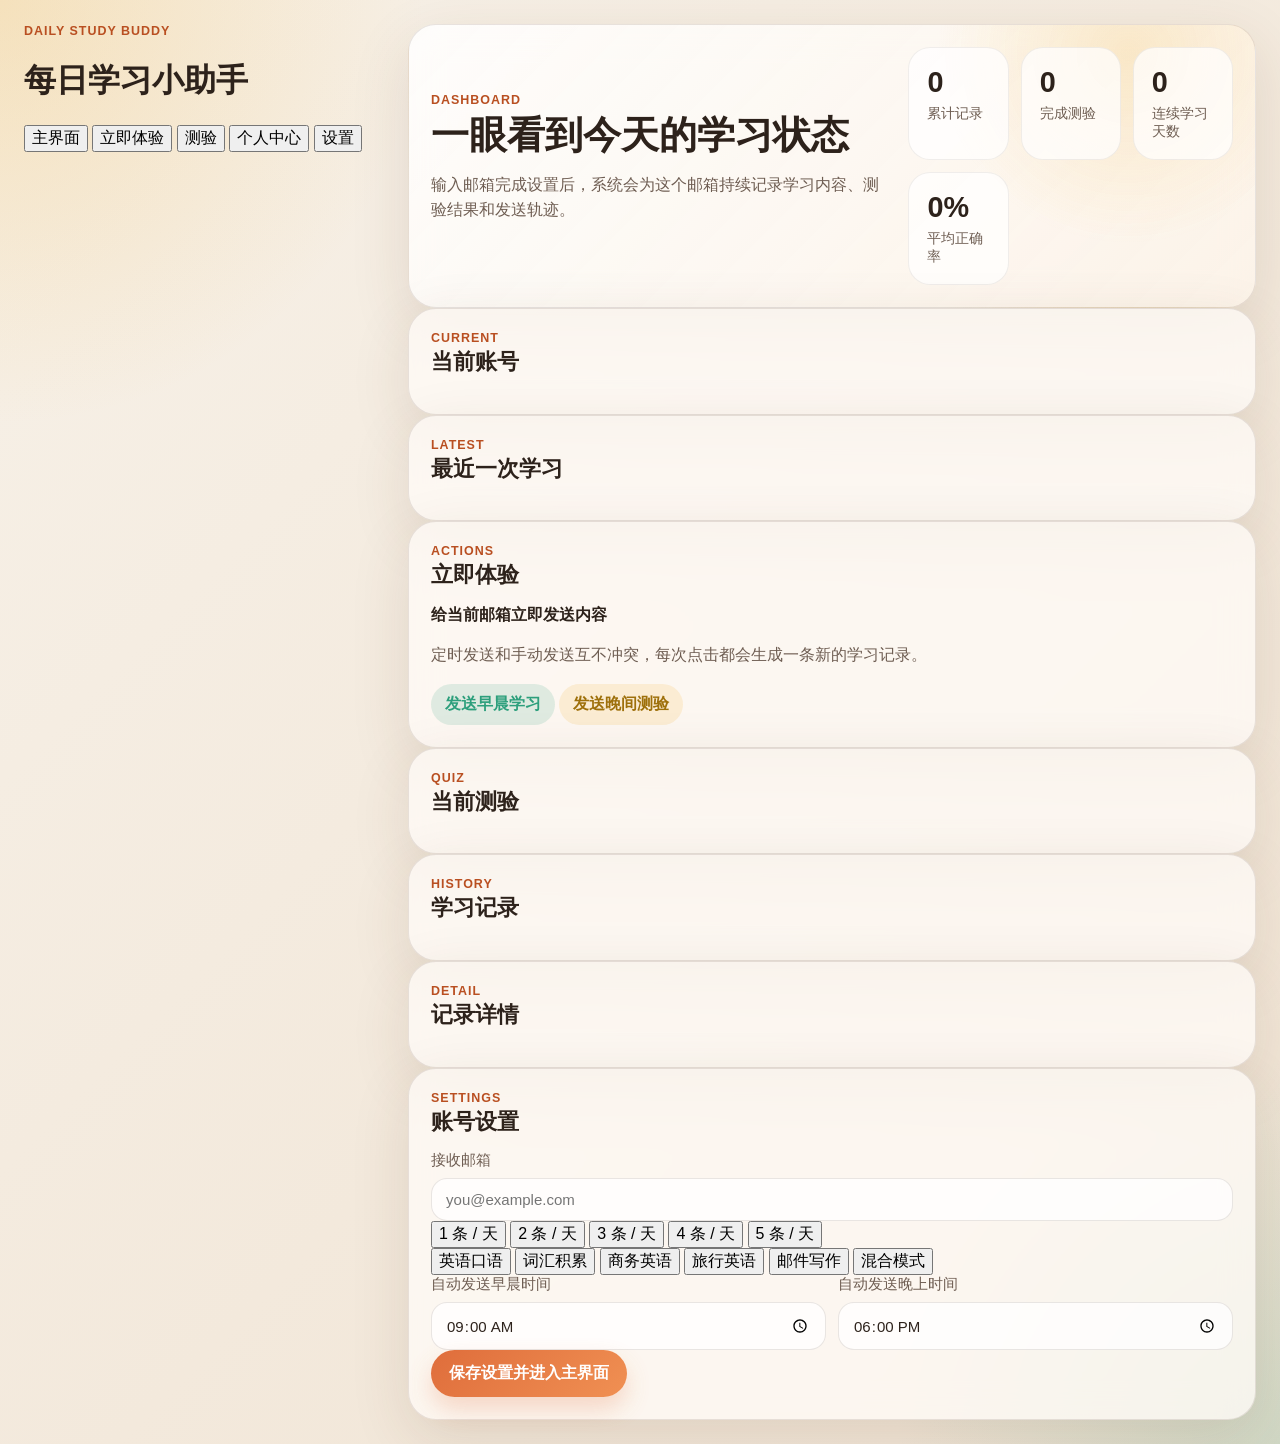
==== public/index.html @ cef2ccaf "Add files via upload" ====
<!DOCTYPE html>
<html lang="zh-CN">
<head>
  <meta charset="UTF-8">
  <meta name="viewport" content="width=device-width, initial-scale=1.0">
  <title>Daily Study Buddy</title>
  <link rel="stylesheet" href="/style.css">
</head>
<body>
  <div class="app-shell">
    <header class="topbar">
      <div>
        <p class="eyebrow">Daily Study Buddy</p>
        <h1>每日学习小助手</h1>
      </div>
      <nav class="nav-actions">
        <button id="nav-dashboard" class="nav-btn nav-btn-active" type="button">主界面</button>
        <button id="nav-send" class="nav-btn" type="button">立即体验</button>
        <button id="nav-quiz" class="nav-btn" type="button">测验</button>
        <button id="nav-history" class="nav-btn" type="button">个人中心</button>
        <button id="nav-settings" class="nav-btn" type="button">设置</button>
      </nav>
    </header>

    <main class="screen-shell">
      <section id="view-dashboard" class="view view-active">
        <div class="screen-grid">
          <section class="hero panel">
            <div>
              <p class="eyebrow">Dashboard</p>
              <h2>一眼看到今天的学习状态</h2>
              <p class="muted">输入邮箱完成设置后，系统会为这个邮箱持续记录学习内容、测验结果和发送轨迹。</p>
            </div>
            <div class="hero-stats">
              <article>
                <span id="stat-sessions">0</span>
                <label>累计记录</label>
              </article>
              <article>
                <span id="stat-quizzes">0</span>
                <label>完成测验</label>
              </article>
              <article>
                <span id="stat-streak">0</span>
                <label>连续学习天数</label>
              </article>
              <article>
                <span id="stat-accuracy">0%</span>
                <label>平均正确率</label>
              </article>
            </div>
          </section>

          <section class="panel summary-panel">
            <div class="section-heading">
              <div>
                <p class="eyebrow">Current</p>
                <h2>当前账号</h2>
              </div>
            </div>
            <div id="account-summary" class="card-area"></div>
          </section>

          <section class="panel summary-panel">
            <div class="section-heading">
              <div>
                <p class="eyebrow">Latest</p>
                <h2>最近一次学习</h2>
              </div>
            </div>
            <div id="latest-summary" class="card-area"></div>
          </section>
        </div>
      </section>

      <section id="view-send" class="view">
        <div class="single-panel-grid">
          <section class="panel">
            <div class="section-heading">
              <div>
                <p class="eyebrow">Actions</p>
                <h2>立即体验</h2>
              </div>
            </div>
            <div class="card-area">
              <div class="card">
                <strong>给当前邮箱立即发送内容</strong>
                <p class="muted">定时发送和手动发送互不冲突，每次点击都会生成一条新的学习记录。</p>
                <div class="action-row large-gap">
                  <button id="send-morning" class="secondary-btn" type="button">发送早晨学习</button>
                  <button id="send-evening" class="ghost-btn" type="button">发送晚间测验</button>
                </div>
              </div>
              <div id="flash-message" class="flash-message hidden"></div>
            </div>
          </section>
        </div>
      </section>

      <section id="view-quiz" class="view">
        <div class="single-panel-grid">
          <section class="panel">
            <div class="section-heading">
              <div>
                <p class="eyebrow">Quiz</p>
                <h2>当前测验</h2>
              </div>
            </div>
            <form id="quiz-form" class="quiz-layout"></form>
          </section>
        </div>
      </section>

      <section id="view-history" class="view">
        <div class="history-grid">
          <section class="panel">
            <div class="section-heading">
              <div>
                <p class="eyebrow">History</p>
                <h2>学习记录</h2>
              </div>
            </div>
            <div id="history-list" class="history-list"></div>
          </section>

          <section class="panel">
            <div class="section-heading">
              <div>
                <p class="eyebrow">Detail</p>
                <h2>记录详情</h2>
              </div>
            </div>
            <div id="history-detail" class="detail-area"></div>
          </section>
        </div>
      </section>

      <section id="view-settings" class="view">
        <div class="single-panel-grid">
          <section class="panel">
            <div class="section-heading">
              <div>
                <p class="eyebrow">Settings</p>
                <h2>账号设置</h2>
              </div>
            </div>
            <form id="profile-form" class="settings-layout">
              <label>
                接收邮箱
                <input id="email" type="email" placeholder="you@example.com" required>
              </label>

              <div class="option-grid">
                <button class="choice-btn" data-target="lesson-count" data-value="1" type="button">1 条 / 天</button>
                <button class="choice-btn" data-target="lesson-count" data-value="2" type="button">2 条 / 天</button>
                <button class="choice-btn" data-target="lesson-count" data-value="3" type="button">3 条 / 天</button>
                <button class="choice-btn" data-target="lesson-count" data-value="4" type="button">4 条 / 天</button>
                <button class="choice-btn" data-target="lesson-count" data-value="5" type="button">5 条 / 天</button>
              </div>
              <input id="lesson-count" type="hidden" value="2">

              <div class="option-grid option-grid-wide">
                <button class="choice-btn" data-target="content-type" data-value="spoken" type="button">英语口语</button>
                <button class="choice-btn" data-target="content-type" data-value="vocabulary" type="button">词汇积累</button>
                <button class="choice-btn" data-target="content-type" data-value="business" type="button">商务英语</button>
                <button class="choice-btn" data-target="content-type" data-value="travel" type="button">旅行英语</button>
                <button class="choice-btn" data-target="content-type" data-value="writing" type="button">邮件写作</button>
                <button class="choice-btn" data-target="content-type" data-value="all" type="button">混合模式</button>
              </div>
              <input id="content-type" type="hidden" value="spoken">

              <div class="two-column">
                <label>
                  自动发送早晨时间
                  <input id="morning-time" type="time" value="09:00">
                </label>
                <label>
                  自动发送晚上时间
                  <input id="evening-time" type="time" value="18:00">
                </label>
              </div>

              <button class="primary-btn" type="submit">保存设置并进入主界面</button>
            </form>
          </section>
        </div>
      </section>
    </main>
  </div>

  <script src="/app.js"></script>
</body>
</html>
---- style.css ----
:root {
  --bg: #f4efe6;
  --bg-accent: #f9f5ee;
  --panel: rgba(255, 252, 247, 0.76);
  --line: rgba(73, 54, 40, 0.12);
  --text: #2d221b;
  --muted: #6e5d52;
  --primary: #df6d3b;
  --primary-deep: #b94f21;
  --mint: #2d9f7c;
  --gold: #f0b84b;
  --rose: #e9937c;
  --shadow: 0 18px 60px rgba(81, 48, 28, 0.12);
  --radius-lg: 28px;
  --radius-md: 20px;
  --radius-sm: 14px;
}

* {
  box-sizing: border-box;
}

body {
  margin: 0;
  min-height: 100vh;
  font-family: "Microsoft YaHei", "PingFang SC", "Segoe UI", sans-serif;
  color: var(--text);
  background:
    radial-gradient(circle at top left, rgba(240, 184, 75, 0.28), transparent 22%),
    radial-gradient(circle at bottom right, rgba(45, 159, 124, 0.16), transparent 20%),
    linear-gradient(135deg, #f7f1e8 0%, #f0e3d3 100%);
}

button,
input,
select,
textarea {
  font: inherit;
}

.app-shell {
  display: grid;
  grid-template-columns: 360px 1fr;
  gap: 24px;
  padding: 24px;
}

.sidebar,
.main-content,
.column {
  display: flex;
  flex-direction: column;
  gap: 20px;
}

.panel,
.brand-card {
  background: var(--panel);
  border: 1px solid var(--line);
  border-radius: var(--radius-lg);
  box-shadow: var(--shadow);
  backdrop-filter: blur(16px);
}

.brand-card,
.panel {
  padding: 22px;
}

.brand-card {
  background:
    linear-gradient(160deg, rgba(255, 255, 255, 0.82), rgba(255, 245, 236, 0.66)),
    linear-gradient(135deg, rgba(223, 109, 59, 0.08), rgba(45, 159, 124, 0.08));
}

.brand-card h1,
.hero h2,
.section-heading h2,
.spotlight-main h3,
.goal-card h3 {
  margin: 0;
  font-family: "Trebuchet MS", "Microsoft YaHei", "Segoe UI", sans-serif;
  line-height: 1.05;
}

.brand-card h1 {
  font-size: 2rem;
  margin-top: 8px;
  margin-bottom: 12px;
}

.eyebrow {
  margin: 0;
  color: var(--primary-deep);
  text-transform: uppercase;
  letter-spacing: 0.08em;
  font-size: 0.78rem;
  font-weight: 700;
}

.muted {
  color: var(--muted);
  line-height: 1.6;
}

.form-panel form,
label {
  display: flex;
  flex-direction: column;
}

form {
  gap: 14px;
}

label {
  gap: 8px;
  font-size: 0.94rem;
  color: var(--muted);
}

input,
textarea,
select {
  width: 100%;
  border: 1px solid rgba(73, 54, 40, 0.12);
  border-radius: 16px;
  background: rgba(255, 255, 255, 0.74);
  padding: 12px 14px;
  color: var(--text);
  outline: none;
  transition: border-color 160ms ease, transform 160ms ease;
}

input:focus,
textarea:focus,
select:focus {
  border-color: rgba(223, 109, 59, 0.6);
  transform: translateY(-1px);
}

textarea {
  resize: vertical;
}

.two-column {
  display: grid;
  grid-template-columns: 1fr 1fr;
  gap: 12px;
}

.primary-btn,
.secondary-btn,
.ghost-btn {
  border: 0;
  border-radius: 999px;
  cursor: pointer;
  transition: transform 160ms ease, box-shadow 160ms ease, opacity 160ms ease;
}

.primary-btn:hover,
.secondary-btn:hover,
.ghost-btn:hover {
  transform: translateY(-1px);
}

.primary-btn {
  padding: 13px 18px;
  background: linear-gradient(135deg, #df6d3b, #f09053);
  color: white;
  box-shadow: 0 12px 24px rgba(223, 109, 59, 0.24);
  font-weight: 700;
}

.secondary-btn {
  padding: 10px 14px;
  background: rgba(45, 159, 124, 0.14);
  color: var(--mint);
  font-weight: 700;
}

.ghost-btn {
  padding: 10px 14px;
  background: rgba(240, 184, 75, 0.18);
  color: #9e700b;
  font-weight: 700;
}

.hero {
  display: flex;
  justify-content: space-between;
  gap: 20px;
  align-items: center;
  min-height: 180px;
  background:
    radial-gradient(circle at 85% 10%, rgba(240, 184, 75, 0.24), transparent 25%),
    linear-gradient(135deg, rgba(255, 255, 255, 0.84), rgba(255, 246, 236, 0.75));
}

.hero h2 {
  margin-top: 8px;
  font-size: clamp(1.8rem, 3vw, 3rem);
}

.hero-stats {
  display: grid;
  grid-template-columns: repeat(3, minmax(100px, 1fr));
  gap: 12px;
  width: min(420px, 100%);
}

.hero-stats article {
  padding: 18px;
  border-radius: 22px;
  background: rgba(255, 255, 255, 0.72);
  border: 1px solid rgba(73, 54, 40, 0.08);
}

.hero-stats span {
  display: block;
  font-family: "Trebuchet MS", "Microsoft YaHei", sans-serif;
  font-weight: 700;
  font-size: 1.8rem;
  margin-bottom: 6px;
}

.hero-stats label {
  color: var(--muted);
  font-size: 0.86rem;
}

.content-grid {
  display: grid;
  grid-template-columns: repeat(3, minmax(0, 1fr));
  gap: 20px;
}

.section-heading {
  display: flex;
  justify-content: space-between;
  align-items: center;
  margin-bottom: 18px;
}

.section-heading h2 {
  margin-top: 6px;
  font-size: 1.35rem;
}

.goals-list,
.records-list,
.achievement-list,
.archive-list {
  display: flex;
  flex-direction: column;
  gap: 14px;
}

.goal-card,
.record-card,
.achievement-card,
.archive-card,
.spotlight-card {
  border-radius: var(--radius-md);
  padding: 18px;
  border: 1px solid rgba(73, 54, 40, 0.09);
  background: rgba(255, 255, 255, 0.64);
}

.goal-card-top,
.goal-footer,
.goal-meta,
.record-top,
.archive-top {
  display: flex;
  align-items: center;
  justify-content: space-between;
  gap: 12px;
}

.goal-category,
.record-tag,
.achievement-badge {
  display: inline-flex;
  align-items: center;
  width: fit-content;
  border-radius: 999px;
  padding: 6px 10px;
  font-size: 0.78rem;
  font-weight: 700;
}

.goal-category {
  color: var(--primary-deep);
  background: rgba(223, 109, 59, 0.12);
}

.goal-why,
.goal-progress-text,
.record-note,
.archive-note {
  color: var(--muted);
  line-height: 1.5;
}

.goal-meta {
  font-size: 0.84rem;
  color: var(--muted);
}

.progress-track {
  height: 12px;
  border-radius: 999px;
  background: rgba(73, 54, 40, 0.08);
  overflow: hidden;
  margin: 16px 0 14px;
}

.progress-fill {
  height: 100%;
  width: 0;
  border-radius: inherit;
  background: linear-gradient(90deg, #df6d3b, #f0b84b);
  transition: width 220ms ease;
}

.weekly-grid {
  display: grid;
  grid-template-columns: repeat(7, 1fr);
  gap: 10px;
}

.heat {
  display: block;
  aspect-ratio: 1;
  border-radius: 16px;
  background: rgba(73, 54, 40, 0.08);
}

.heat-1 {
  background: rgba(240, 184, 75, 0.42);
}

.heat-2 {
  background: rgba(223, 109, 59, 0.56);
}

.heat-3 {
  background: rgba(45, 159, 124, 0.72);
}

.weekly-caption,
.legend {
  display: flex;
  align-items: center;
  gap: 8px;
}

.weekly-caption {
  justify-content: space-between;
  margin-top: 14px;
  color: var(--muted);
  font-size: 0.82rem;
}

.legend i {
  width: 20px;
  aspect-ratio: 1;
}

.spotlight-card {
  min-height: 280px;
  display: flex;
  flex-direction: column;
  gap: 16px;
  background:
    radial-gradient(circle at top right, rgba(240, 184, 75, 0.16), transparent 30%),
    linear-gradient(150deg, rgba(255, 255, 255, 0.76), rgba(246, 254, 250, 0.82));
}

.spotlight-main {
  display: flex;
  flex-direction: column;
  gap: 10px;
}

.spotlight-main h3 {
  font-size: 1.7rem;
}

.spotlight-chip-row {
  display: flex;
  flex-wrap: wrap;
  gap: 8px;
}

.chip {
  border-radius: 999px;
  padding: 8px 12px;
  background: rgba(45, 159, 124, 0.1);
  color: var(--mint);
  font-size: 0.84rem;
  font-weight: 700;
}

.spotlight-actions {
  display: flex;
  gap: 10px;
  flex-wrap: wrap;
  margin-top: auto;
}

.record-card,
.achievement-card,
.archive-card {
  animation: riseIn 300ms ease;
}

.record-tag {
  background: rgba(45, 159, 124, 0.12);
  color: var(--mint);
}

.achievement-card {
  background: linear-gradient(135deg, rgba(255, 252, 235, 0.88), rgba(255, 245, 224, 0.72));
}

.achievement-badge {
  background: rgba(240, 184, 75, 0.2);
  color: #9e700b;
}

.archive-card {
  background: linear-gradient(135deg, rgba(249, 242, 255, 0.8), rgba(255, 255, 255, 0.72));
}

.empty-state {
  padding: 18px;
  border-radius: var(--radius-md);
  background: rgba(255, 255, 255, 0.56);
  color: var(--muted);
  line-height: 1.6;
  border: 1px dashed rgba(73, 54, 40, 0.12);
}

.celebration {
  position: fixed;
  right: 24px;
  bottom: 24px;
  width: min(360px, calc(100vw - 24px));
  padding: 18px 20px;
  border-radius: 24px;
  background: rgba(45, 159, 124, 0.94);
  color: white;
  box-shadow: 0 20px 40px rgba(45, 159, 124, 0.28);
  transform: translateY(120%);
  opacity: 0;
  transition: transform 260ms ease, opacity 260ms ease;
  z-index: 20;
}

.celebration.show {
  transform: translateY(0);
  opacity: 1;
}

@keyframes riseIn {
  from {
    opacity: 0;
    transform: translateY(10px);
  }
  to {
    opacity: 1;
    transform: translateY(0);
  }
}

@media (max-width: 1180px) {
  .app-shell {
    grid-template-columns: 1fr;
  }

  .content-grid {
    grid-template-columns: 1fr;
  }
}

@media (max-width: 720px) {
  .app-shell {
    padding: 14px;
    gap: 16px;
  }

  .hero,
  .goal-card-top,
  .goal-footer,
  .goal-meta,
  .record-top,
  .archive-top {
    flex-direction: column;
    align-items: flex-start;
  }

  .two-column,
  .hero-stats {
    grid-template-columns: 1fr;
  }
}
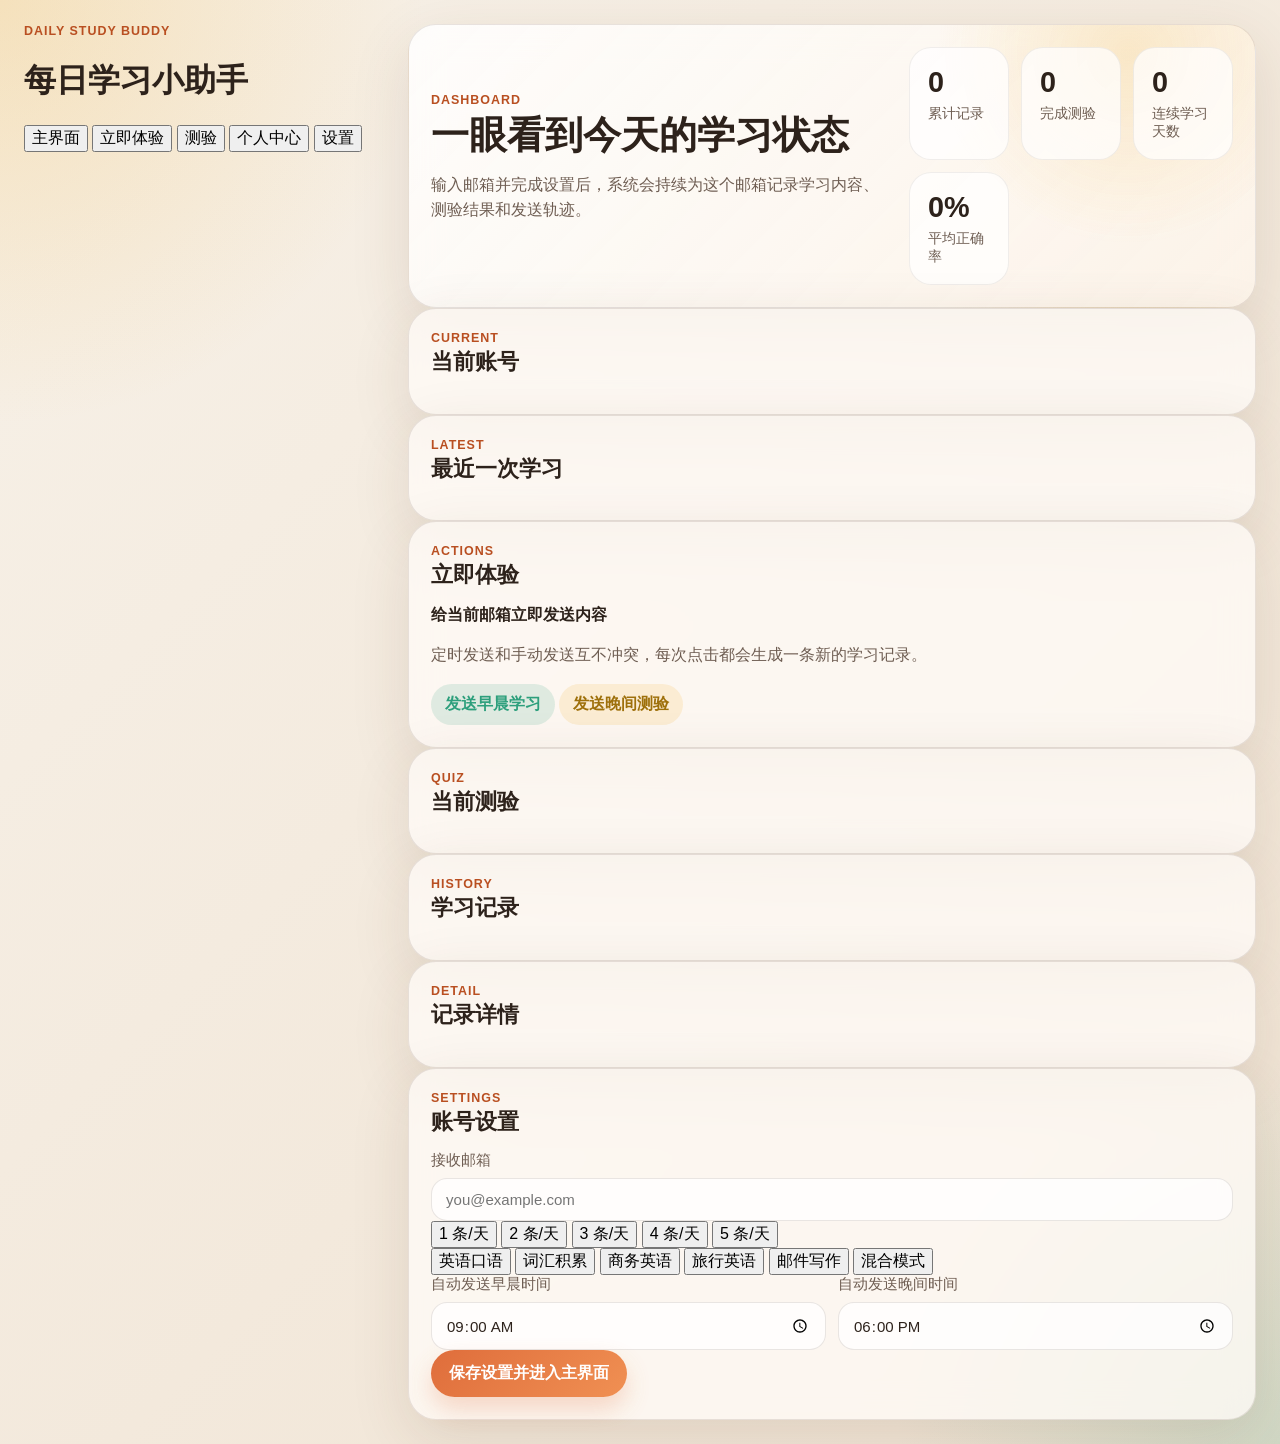
==== commit b2540cef: "Add files via upload" ====
--- a/public/index.html
+++ b/public/index.html
@@ -3,7 +3,7 @@
 <head>
   <meta charset="UTF-8">
   <meta name="viewport" content="width=device-width, initial-scale=1.0">
-  <title>Daily Study Buddy</title>
+  <title>每日学习小助手</title>
   <link rel="stylesheet" href="/style.css">
 </head>
 <body>
@@ -29,7 +29,7 @@
             <div>
               <p class="eyebrow">Dashboard</p>
               <h2>一眼看到今天的学习状态</h2>
-              <p class="muted">输入邮箱完成设置后，系统会为这个邮箱持续记录学习内容、测验结果和发送轨迹。</p>
+              <p class="muted">输入邮箱并完成设置后，系统会持续为这个邮箱记录学习内容、测验结果和发送轨迹。</p>
             </div>
             <div class="hero-stats">
               <article>
@@ -151,11 +151,11 @@
               </label>
 
               <div class="option-grid">
-                <button class="choice-btn" data-target="lesson-count" data-value="1" type="button">1 条 / 天</button>
-                <button class="choice-btn" data-target="lesson-count" data-value="2" type="button">2 条 / 天</button>
-                <button class="choice-btn" data-target="lesson-count" data-value="3" type="button">3 条 / 天</button>
-                <button class="choice-btn" data-target="lesson-count" data-value="4" type="button">4 条 / 天</button>
-                <button class="choice-btn" data-target="lesson-count" data-value="5" type="button">5 条 / 天</button>
+                <button class="choice-btn" data-target="lesson-count" data-value="1" type="button">1 条/天</button>
+                <button class="choice-btn" data-target="lesson-count" data-value="2" type="button">2 条/天</button>
+                <button class="choice-btn" data-target="lesson-count" data-value="3" type="button">3 条/天</button>
+                <button class="choice-btn" data-target="lesson-count" data-value="4" type="button">4 条/天</button>
+                <button class="choice-btn" data-target="lesson-count" data-value="5" type="button">5 条/天</button>
               </div>
               <input id="lesson-count" type="hidden" value="2">
 
@@ -175,7 +175,7 @@
                   <input id="morning-time" type="time" value="09:00">
                 </label>
                 <label>
-                  自动发送晚上时间
+                  自动发送晚间时间
                   <input id="evening-time" type="time" value="18:00">
                 </label>
               </div>
